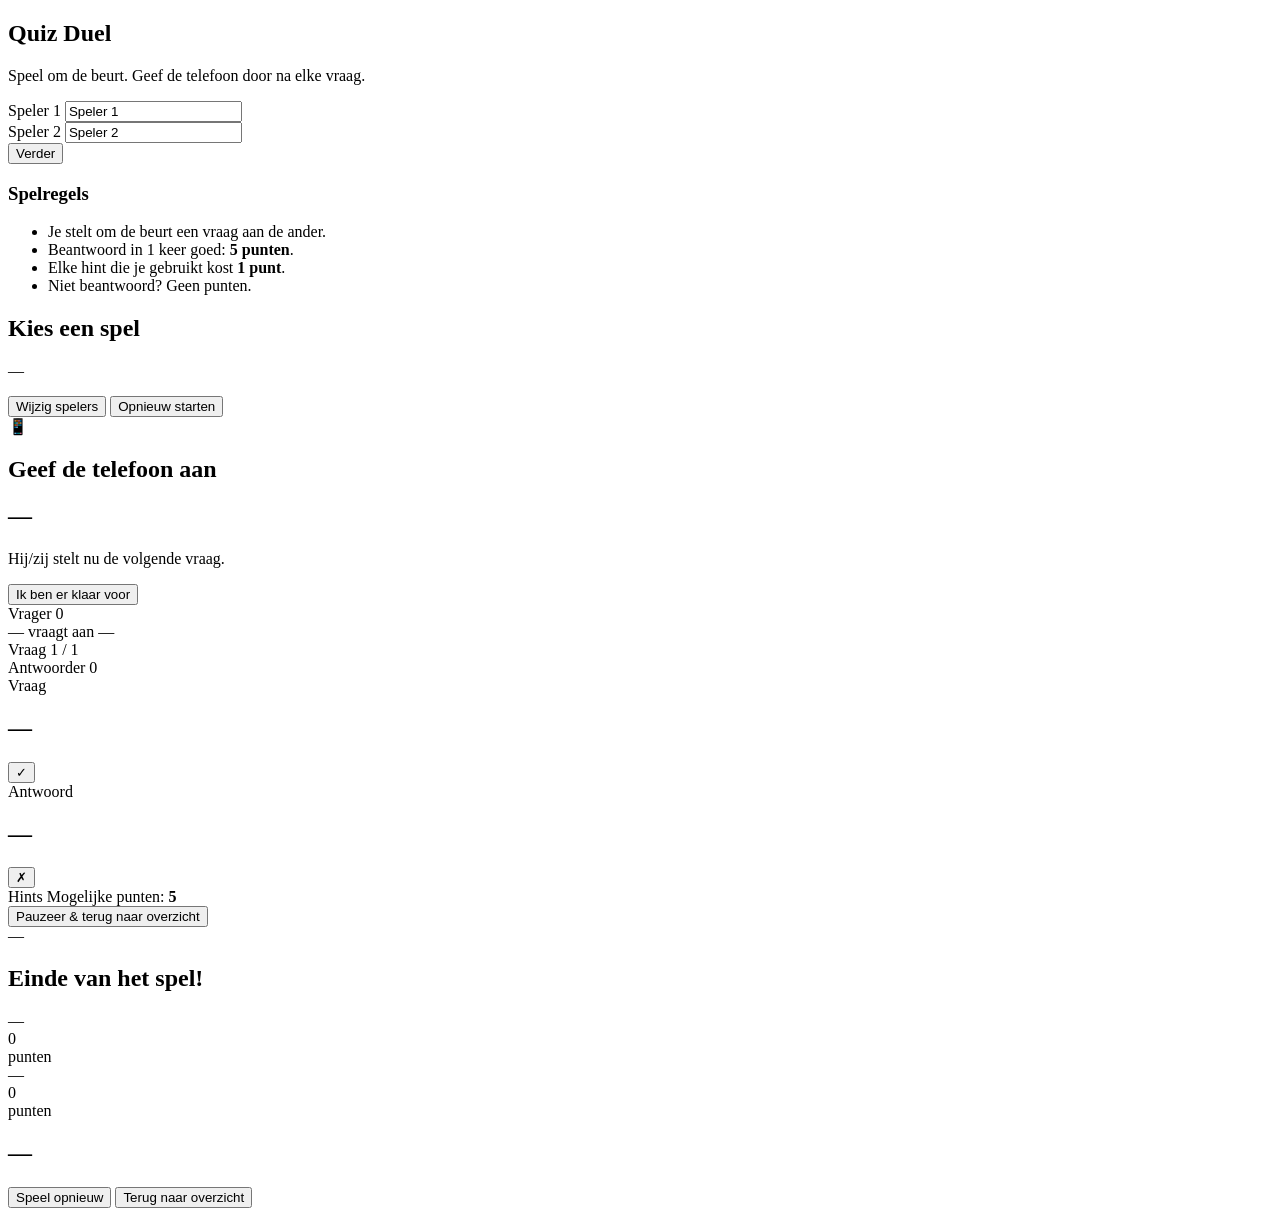
==== index.html @ 6a450a4f "Update index.html" ====
<!DOCTYPE html>
<html lang="nl">
<head>
  <meta charset="UTF-8" />
  <meta name="viewport" content="width=device-width, initial-scale=1.0, viewport-fit=cover" />
  <title>Quiz Duel</title>

  <link rel="manifest" href="manifest.json" />
  <link rel="apple-touch-icon" href="icons/icon-180.png" />
  <meta name="apple-mobile-web-app-capable" content="yes" />
  <meta name="mobile-web-app-capable" content="yes" />
  <meta name="apple-mobile-web-app-status-bar-style" content="black-translucent" />
  <meta name="apple-mobile-web-app-title" content="Quiz Duel" />
  <meta name="theme-color" content="#1e1b4b" />

  <link rel="stylesheet" href="style.css" />
</head>
<body>
  <div id="app">

    <!-- Startscherm -->
    <section id="start-screen" class="screen">
      <h1>Quiz Duel</h1>
      <p class="subtitle">Speel om de beurt. Geef de telefoon door na elke vraag.</p>

      <div class="input-group">
        <label for="player1">Speler 1</label>
        <input type="text" id="player1" placeholder="Naam speler 1" value="Speler 1" />
      </div>

      <div class="input-group">
        <label for="player2">Speler 2</label>
        <input type="text" id="player2" placeholder="Naam speler 2" value="Speler 2" />
      </div>

      <button id="start-btn" class="primary-btn">Verder</button>

      <div class="rules">
        <h3>Spelregels</h3>
        <ul>
          <li>Je stelt om de beurt een vraag aan de ander.</li>
          <li>Beantwoord in 1 keer goed: <strong>5 punten</strong>.</li>
          <li>Elke hint die je gebruikt kost <strong>1 punt</strong>.</li>
          <li>Niet beantwoord? Geen punten.</li>
        </ul>
      </div>
    </section>

    <!-- Spelselectie -->
    <section id="select-screen" class="screen">
      <header class="select-header">
        <h1>Kies een spel</h1>
        <p class="subtitle" id="select-subtitle">—</p>
      </header>

      <div class="games-grid" id="games-grid">
        <!-- spelkaarten worden hier ingevoegd -->
      </div>

      <div class="select-actions">
        <button id="change-players-btn" class="secondary-btn">Wijzig spelers</button>
        <button id="reset-all-btn" class="danger-btn">Opnieuw starten</button>
      </div>
    </section>

    <!-- Doorgeefscherm -->
    <section id="pass-screen" class="screen">
      <div class="pass-content">
        <div class="phone-icon">📱</div>
        <h2>Geef de telefoon aan</h2>
        <h1 id="pass-name">—</h1>
        <p>Hij/zij stelt nu de volgende vraag.</p>
        <button id="pass-btn" class="primary-btn">Ik ben er klaar voor</button>
      </div>
    </section>

    <!-- Quizscherm -->
    <section id="quiz-screen" class="screen">
      <header class="quiz-header">
        <div class="score-box">
          <span class="score-label" id="asker-label">Vrager</span>
          <span class="score-value" id="asker-score">0</span>
        </div>
        <div class="turn-info">
          <div class="turn-text">
            <span id="asker-name">—</span> vraagt aan <span id="answerer-name">—</span>
          </div>
          <div class="question-counter" id="question-counter">Vraag 1 / 1</div>
        </div>
        <div class="score-box">
          <span class="score-label" id="answerer-label">Antwoorder</span>
          <span class="score-value" id="answerer-score">0</span>
        </div>
      </header>

      <main class="quiz-main">
        <div class="question-card">
          <span class="card-label">Vraag</span>
          <h2 id="question-text">—</h2>
        </div>

        <div class="answer-card">
          <div class="answer-row">
            <button id="correct-btn" class="judge-btn correct" title="Goed">✓</button>
            <div class="answer-content">
              <span class="card-label">Antwoord</span>
              <h2 id="answer-text">—</h2>
            </div>
            <button id="wrong-btn" class="judge-btn wrong" title="Fout">✗</button>
          </div>
        </div>

        <div class="hints-section">
          <div class="hints-header">
            <span class="card-label">Hints</span>
            <span class="possible-points">Mogelijke punten: <strong id="possible-points">5</strong></span>
          </div>
          <div class="hints-grid" id="hints-grid">
            <!-- hints worden hier ingevoegd -->
          </div>
        </div>

        <button id="back-to-select-btn" class="secondary-btn">Pauzeer & terug naar overzicht</button>
      </main>
    </section>

    <!-- Eindscherm -->
    <section id="end-screen" class="screen">
      <div class="end-game-badge" id="end-game-badge">—</div>
      <h1>Einde van het spel!</h1>
      <div class="final-scores">
        <div class="final-score-card" id="final-card-1">
          <div class="final-name" id="final-name-1">—</div>
          <div class="final-points" id="final-points-1">0</div>
          <div class="final-label">punten</div>
        </div>
        <div class="final-score-card" id="final-card-2">
          <div class="final-name" id="final-name-2">—</div>
          <div class="final-points" id="final-points-2">0</div>
          <div class="final-label">punten</div>
        </div>
      </div>
      <h2 id="winner-text">—</h2>
      <div class="end-actions">
        <button id="replay-btn" class="secondary-btn">Speel opnieuw</button>
        <button id="back-from-end-btn" class="primary-btn">Terug naar overzicht</button>
      </div>
    </section>

  </div>

  <script src="script.js"></script>
</body>
</html>
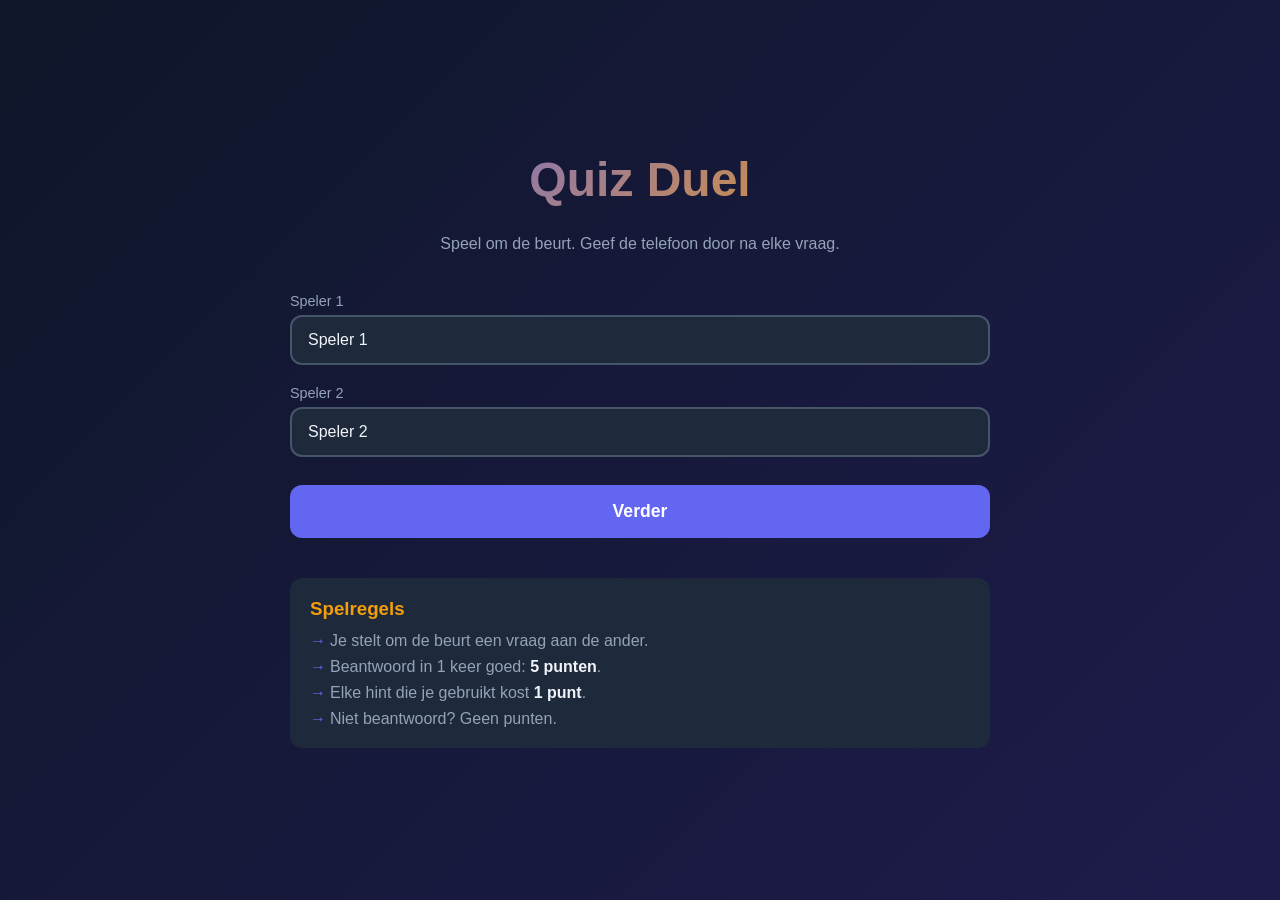
==== commit 2eea3c75: "Update index.html" ====
--- a/index.html
+++ b/index.html
@@ -25,12 +25,12 @@
 
       <div class="input-group">
         <label for="player1">Speler 1</label>
-        <input type="text" id="player1" placeholder="Naam speler 1" value="Speler 1" />
+        <input type="text" id="player1" placeholder="Naam speler 1" />
       </div>
 
       <div class="input-group">
         <label for="player2">Speler 2</label>
-        <input type="text" id="player2" placeholder="Naam speler 2" value="Speler 2" />
+        <input type="text" id="player2" placeholder="Naam speler 2" />
       </div>
 
       <button id="start-btn" class="primary-btn">Verder</button>
--- a/style.css
+++ b/style.css
@@ -0,0 +1,696 @@
+* {
+  box-sizing: border-box;
+  margin: 0;
+  padding: 0;
+}
+
+:root {
+  --bg: #0f172a;
+  --bg-card: #1e293b;
+  --bg-card-2: #334155;
+  --primary: #6366f1;
+  --primary-hover: #4f46e5;
+  --accent: #f59e0b;
+  --correct: #10b981;
+  --wrong: #ef4444;
+  --text: #f1f5f9;
+  --text-muted: #94a3b8;
+  --border: #475569;
+}
+
+html {
+  background-color: #0f172a;
+  overscroll-behavior: none;
+  min-height: 100dvh;
+}
+
+html, body {
+  height: 100%;
+  font-family: -apple-system, BlinkMacSystemFont, "Segoe UI", Roboto, sans-serif;
+  color: var(--text);
+  overflow-x: hidden;
+}
+
+body {
+  overscroll-behavior: none;
+  min-height: 100dvh;
+  position: relative;
+}
+
+/* Vaste achtergrond die gegarandeerd de hele viewport vult,
+   inclusief iOS safe-area onder de home-indicator. */
+body::before {
+  content: "";
+  position: fixed;
+  inset: 0;
+  background: linear-gradient(135deg, #0f172a 0%, #1e1b4b 100%);
+  z-index: -1;
+}
+
+#app {
+  min-height: 100vh;
+  min-height: 100dvh;
+  display: flex;
+  flex-direction: column;
+  align-items: center;
+  justify-content: center;
+  padding: 20px;
+  padding-top: max(20px, env(safe-area-inset-top));
+  padding-bottom: 20px;
+  padding-left: max(20px, env(safe-area-inset-left));
+  padding-right: max(20px, env(safe-area-inset-right));
+}
+
+.screen {
+  display: none;
+  width: 100%;
+  max-width: 700px;
+  animation: fadeIn 0.3s ease-out;
+}
+
+.screen.active {
+  display: flex;
+  flex-direction: column;
+  gap: 20px;
+}
+
+@keyframes fadeIn {
+  from { opacity: 0; transform: translateY(10px); }
+  to { opacity: 1; transform: translateY(0); }
+}
+
+/* ===== Startscherm ===== */
+#start-screen {
+  text-align: center;
+}
+
+#start-screen h1 {
+  font-size: 3rem;
+  background: linear-gradient(135deg, #6366f1, #f59e0b);
+  -webkit-background-clip: text;
+  background-clip: text;
+  -webkit-text-fill-color: transparent;
+  margin-bottom: 8px;
+}
+
+.subtitle {
+  color: var(--text-muted);
+  margin-bottom: 20px;
+}
+
+.input-group {
+  display: flex;
+  flex-direction: column;
+  gap: 6px;
+  text-align: left;
+}
+
+.input-group label {
+  font-size: 0.9rem;
+  color: var(--text-muted);
+  font-weight: 500;
+}
+
+.input-group input {
+  background: var(--bg-card);
+  border: 2px solid var(--border);
+  color: var(--text);
+  padding: 14px 16px;
+  border-radius: 12px;
+  font-size: 1rem;
+  outline: none;
+  transition: border-color 0.2s;
+}
+
+.input-group input:focus {
+  border-color: var(--primary);
+}
+
+.primary-btn {
+  background: var(--primary);
+  color: white;
+  border: none;
+  padding: 16px 28px;
+  border-radius: 12px;
+  font-size: 1.1rem;
+  font-weight: 600;
+  cursor: pointer;
+  transition: background 0.2s, transform 0.1s;
+  margin-top: 8px;
+}
+
+.primary-btn:hover {
+  background: var(--primary-hover);
+}
+
+.primary-btn:active {
+  transform: scale(0.98);
+}
+
+.secondary-btn {
+  background: transparent;
+  color: var(--text);
+  border: 2px solid var(--border);
+  padding: 12px 24px;
+  border-radius: 12px;
+  font-size: 1rem;
+  font-weight: 500;
+  cursor: pointer;
+  transition: all 0.2s;
+}
+
+.secondary-btn:hover {
+  border-color: var(--primary);
+  background: rgba(99, 102, 241, 0.1);
+}
+
+.danger-btn {
+  background: transparent;
+  color: var(--wrong);
+  border: 2px solid transparent;
+  padding: 12px 24px;
+  border-radius: 12px;
+  font-size: 0.9rem;
+  font-weight: 500;
+  cursor: pointer;
+  transition: all 0.2s;
+}
+
+.danger-btn:hover {
+  background: rgba(239, 68, 68, 0.1);
+  border-color: rgba(239, 68, 68, 0.3);
+}
+
+.rules {
+  background: var(--bg-card);
+  border-radius: 12px;
+  padding: 20px;
+  text-align: left;
+  margin-top: 20px;
+}
+
+.rules h3 {
+  margin-bottom: 12px;
+  color: var(--accent);
+}
+
+.rules ul {
+  list-style: none;
+  display: flex;
+  flex-direction: column;
+  gap: 8px;
+}
+
+.rules li {
+  padding-left: 20px;
+  position: relative;
+  color: var(--text-muted);
+}
+
+.rules li::before {
+  content: "→";
+  position: absolute;
+  left: 0;
+  color: var(--primary);
+}
+
+.rules strong {
+  color: var(--text);
+}
+
+/* ===== Selectiescherm ===== */
+.select-header {
+  text-align: center;
+}
+
+.select-header h1 {
+  font-size: 2.2rem;
+  background: linear-gradient(135deg, #6366f1, #f59e0b);
+  -webkit-background-clip: text;
+  background-clip: text;
+  -webkit-text-fill-color: transparent;
+  margin-bottom: 4px;
+}
+
+.games-grid {
+  display: grid;
+  grid-template-columns: repeat(auto-fill, minmax(220px, 1fr));
+  gap: 14px;
+}
+
+.game-card {
+  background: var(--bg-card);
+  border: 2px solid var(--border);
+  border-radius: 16px;
+  padding: 20px 16px;
+  cursor: pointer;
+  text-align: center;
+  display: flex;
+  flex-direction: column;
+  gap: 6px;
+  color: var(--text);
+  font-family: inherit;
+  transition: all 0.2s;
+}
+
+.game-card:hover {
+  border-color: var(--primary);
+  transform: translateY(-2px);
+}
+
+.game-emoji {
+  font-size: 2.5rem;
+  line-height: 1;
+}
+
+.game-title {
+  font-size: 1.1rem;
+  font-weight: 700;
+}
+
+.game-meta {
+  font-size: 0.8rem;
+  color: var(--text-muted);
+}
+
+.game-status {
+  margin-top: 8px;
+  padding: 6px 10px;
+  border-radius: 999px;
+  font-size: 0.8rem;
+  font-weight: 600;
+  background: var(--bg-card-2);
+  color: var(--text-muted);
+}
+
+.game-card.status-progress {
+  border-color: var(--primary);
+}
+.game-card.status-progress .game-status {
+  background: rgba(99, 102, 241, 0.2);
+  color: var(--primary);
+}
+
+.game-card.status-won {
+  border-color: var(--accent);
+}
+.game-card.status-won .game-status {
+  background: rgba(245, 158, 11, 0.2);
+  color: var(--accent);
+}
+
+.game-card.status-tie {
+  border-color: var(--text-muted);
+}
+.game-card.status-tie .game-status {
+  background: rgba(148, 163, 184, 0.2);
+  color: var(--text-muted);
+}
+
+.game-score {
+  font-size: 0.8rem;
+  color: var(--text-muted);
+  margin-top: 4px;
+}
+
+.select-actions {
+  display: flex;
+  justify-content: space-between;
+  align-items: center;
+  gap: 12px;
+  flex-wrap: wrap;
+  margin-top: 8px;
+}
+
+/* ===== Doorgeefscherm ===== */
+#pass-screen {
+  text-align: center;
+  align-items: center;
+}
+
+.pass-content {
+  display: flex;
+  flex-direction: column;
+  gap: 16px;
+  align-items: center;
+  background: var(--bg-card);
+  border-radius: 20px;
+  padding: 40px;
+  width: 100%;
+}
+
+.phone-icon {
+  font-size: 4rem;
+  animation: bounce 1.5s infinite;
+}
+
+@keyframes bounce {
+  0%, 100% { transform: translateY(0); }
+  50% { transform: translateY(-10px); }
+}
+
+.pass-content h1 {
+  font-size: 2.5rem;
+  color: var(--accent);
+}
+
+.pass-content p {
+  color: var(--text-muted);
+  margin-bottom: 12px;
+}
+
+/* ===== Quizscherm ===== */
+.quiz-header {
+  display: grid;
+  grid-template-columns: 1fr 2fr 1fr;
+  gap: 12px;
+  align-items: center;
+  background: var(--bg-card);
+  padding: 16px;
+  border-radius: 16px;
+}
+
+.score-box {
+  display: flex;
+  flex-direction: column;
+  align-items: center;
+  gap: 4px;
+}
+
+.score-label {
+  font-size: 0.8rem;
+  color: var(--text-muted);
+  text-transform: uppercase;
+  letter-spacing: 0.5px;
+}
+
+.score-value {
+  font-size: 2rem;
+  font-weight: 700;
+  color: var(--accent);
+}
+
+.turn-info {
+  text-align: center;
+}
+
+.turn-text {
+  font-size: 0.95rem;
+  color: var(--text);
+}
+
+.turn-text span {
+  font-weight: 600;
+  color: var(--text);
+}
+
+.question-counter {
+  font-size: 0.8rem;
+  color: var(--text-muted);
+  margin-top: 4px;
+}
+
+.quiz-main {
+  display: flex;
+  flex-direction: column;
+  gap: 16px;
+}
+
+.card-label {
+  font-size: 0.75rem;
+  color: var(--text-muted);
+  text-transform: uppercase;
+  letter-spacing: 1px;
+  font-weight: 600;
+}
+
+.question-card,
+.answer-card {
+  background: var(--bg-card);
+  border-radius: 16px;
+  padding: 20px;
+}
+
+.question-card {
+  text-align: center;
+}
+
+.question-card .card-label {
+  display: block;
+  margin-bottom: 8px;
+}
+
+.question-card h2 {
+  font-size: 1.5rem;
+  line-height: 1.4;
+}
+
+.answer-row {
+  display: flex;
+  align-items: center;
+  gap: 16px;
+}
+
+.answer-content {
+  flex: 1;
+  text-align: center;
+}
+
+.answer-content .card-label {
+  display: block;
+  margin-bottom: 8px;
+}
+
+.answer-content h2 {
+  font-size: 1.5rem;
+  color: var(--accent);
+  line-height: 1.4;
+}
+
+.judgement-buttons {
+  display: flex;
+  gap: 10px;
+}
+
+.judge-btn {
+  width: 56px;
+  height: 56px;
+  border-radius: 50%;
+  border: none;
+  font-size: 1.6rem;
+  font-weight: 700;
+  cursor: pointer;
+  color: white;
+  transition: transform 0.15s, box-shadow 0.15s;
+  display: flex;
+  align-items: center;
+  justify-content: center;
+}
+
+.judge-btn.correct {
+  background: var(--correct);
+  box-shadow: 0 4px 12px rgba(16, 185, 129, 0.4);
+}
+
+.judge-btn.wrong {
+  background: var(--wrong);
+  box-shadow: 0 4px 12px rgba(239, 68, 68, 0.4);
+}
+
+.judge-btn:hover {
+  transform: scale(1.1);
+}
+
+.judge-btn:active {
+  transform: scale(0.95);
+}
+
+.hints-section {
+  background: var(--bg-card);
+  border-radius: 16px;
+  padding: 20px;
+}
+
+.hints-header {
+  display: flex;
+  justify-content: space-between;
+  align-items: center;
+  margin-bottom: 12px;
+}
+
+.possible-points {
+  font-size: 0.85rem;
+  color: var(--text-muted);
+}
+
+.possible-points strong {
+  color: var(--accent);
+  font-size: 1.1rem;
+}
+
+.hints-grid {
+  display: grid;
+  grid-template-columns: 1fr 1fr;
+  gap: 10px;
+}
+
+.hint-btn {
+  background: var(--bg-card-2);
+  border: 2px solid var(--border);
+  color: var(--text);
+  padding: 16px;
+  border-radius: 12px;
+  font-size: 0.95rem;
+  cursor: pointer;
+  text-align: left;
+  transition: all 0.2s;
+  min-height: 80px;
+  display: flex;
+  align-items: center;
+  line-height: 1.4;
+}
+
+.hint-btn:hover:not(.revealed) {
+  border-color: var(--primary);
+  background: #3f4a63;
+}
+
+.hint-btn .hint-number {
+  display: inline-block;
+  width: 24px;
+  height: 24px;
+  background: var(--primary);
+  border-radius: 50%;
+  text-align: center;
+  line-height: 24px;
+  font-weight: 600;
+  margin-right: 10px;
+  font-size: 0.85rem;
+  flex-shrink: 0;
+}
+
+.hint-btn.revealed {
+  background: var(--bg);
+  border-color: var(--border);
+  color: var(--text-muted);
+  cursor: default;
+  opacity: 0.7;
+}
+
+.hint-btn.revealed .hint-number {
+  background: var(--text-muted);
+}
+
+/* ===== Eindscherm ===== */
+#end-screen {
+  text-align: center;
+  align-items: center;
+}
+
+#end-screen h1 {
+  font-size: 2.5rem;
+}
+
+.final-scores {
+  display: grid;
+  grid-template-columns: 1fr 1fr;
+  gap: 16px;
+  width: 100%;
+  margin: 20px 0;
+}
+
+.final-score-card {
+  background: var(--bg-card);
+  border-radius: 16px;
+  padding: 24px;
+  display: flex;
+  flex-direction: column;
+  gap: 4px;
+  align-items: center;
+  border: 3px solid transparent;
+  transition: all 0.3s;
+}
+
+.final-score-card.winner {
+  border-color: var(--accent);
+  background: linear-gradient(135deg, var(--bg-card), #3a2f15);
+}
+
+.final-name {
+  font-size: 1.2rem;
+  font-weight: 600;
+}
+
+.final-points {
+  font-size: 3rem;
+  font-weight: 700;
+  color: var(--accent);
+}
+
+.final-label {
+  font-size: 0.85rem;
+  color: var(--text-muted);
+}
+
+#winner-text {
+  color: var(--accent);
+  font-size: 1.5rem;
+}
+
+.end-game-badge {
+  display: inline-block;
+  background: var(--bg-card);
+  border-radius: 999px;
+  padding: 8px 16px;
+  font-size: 0.95rem;
+  font-weight: 600;
+  color: var(--text-muted);
+}
+
+.end-actions {
+  display: flex;
+  gap: 12px;
+  flex-wrap: wrap;
+  justify-content: center;
+  margin-top: 16px;
+}
+
+#back-to-select-btn {
+  align-self: center;
+  margin-top: 8px;
+}
+
+/* ===== Responsive ===== */
+@media (max-width: 600px) {
+  .quiz-header {
+    grid-template-columns: 1fr 1fr 1fr;
+    font-size: 0.9rem;
+  }
+
+  .turn-text {
+    font-size: 0.85rem;
+  }
+
+  .score-value {
+    font-size: 1.5rem;
+  }
+
+  .hints-grid {
+    grid-template-columns: 1fr;
+  }
+
+  .question-card h2,
+  .answer-content h2 {
+    font-size: 1.2rem;
+  }
+
+  .judge-btn {
+    width: 48px;
+    height: 48px;
+    font-size: 1.3rem;
+  }
+
+  #start-screen h1 {
+    font-size: 2.2rem;
+  }
+}
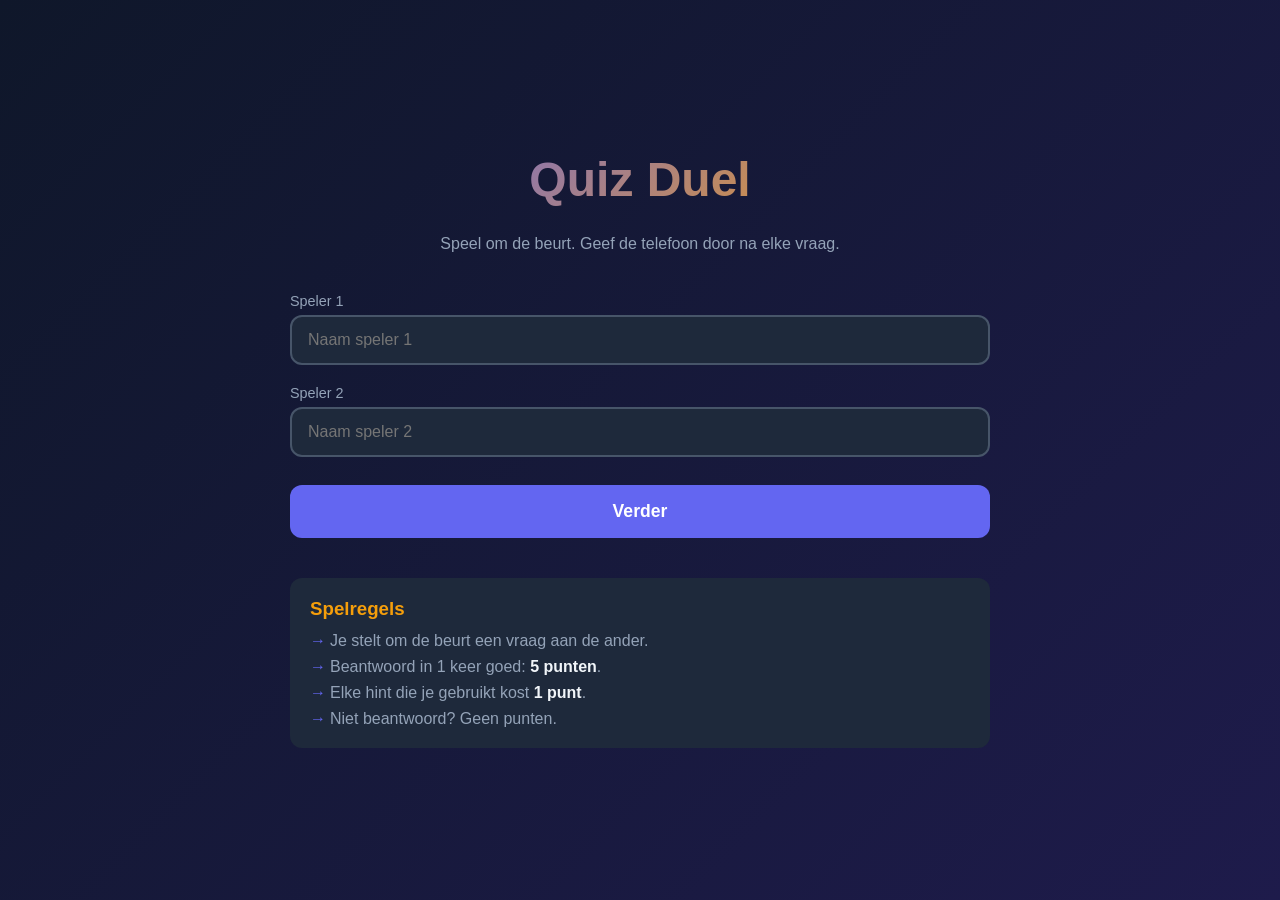
==== commit dadb7df7: "Tap question card to show fullscreen Add fullscreen overlay so the asker can present just the questi" ====
--- a/index.html
+++ b/index.html
@@ -94,9 +94,10 @@
       </header>
 
       <main class="quiz-main">
-        <div class="question-card">
+        <div class="question-card" id="question-card" role="button" tabindex="0">
           <span class="card-label">Vraag</span>
           <h2 id="question-text">—</h2>
+          <span class="tap-hint">Tik om groot te tonen</span>
         </div>
 
         <div class="answer-card">
@@ -147,6 +148,12 @@
       </div>
     </section>
 
+    <!-- Fullscreen vraag-overlay -->
+    <div id="question-fullscreen" class="question-fullscreen" role="dialog" aria-hidden="true">
+      <p class="fullscreen-question" id="fullscreen-question-text">—</p>
+      <span class="fullscreen-dismiss">Tik om te sluiten</span>
+    </div>
+
   </div>
 
   <script src="script.js"></script>
--- a/style.css
+++ b/style.css
@@ -433,6 +433,19 @@
 
 .question-card {
   text-align: center;
+  cursor: pointer;
+  user-select: none;
+  -webkit-tap-highlight-color: transparent;
+  transition: transform 0.1s, background 0.15s;
+  position: relative;
+}
+
+.question-card:hover {
+  background: var(--bg-card-2);
+}
+
+.question-card:active {
+  transform: scale(0.99);
 }
 
 .question-card .card-label {
@@ -443,6 +456,58 @@
 .question-card h2 {
   font-size: 1.5rem;
   line-height: 1.4;
+}
+
+.tap-hint {
+  display: block;
+  margin-top: 10px;
+  font-size: 0.7rem;
+  color: var(--text-muted);
+  text-transform: uppercase;
+  letter-spacing: 1px;
+  opacity: 0.7;
+}
+
+/* ===== Fullscreen vraag-overlay ===== */
+.question-fullscreen {
+  position: fixed;
+  inset: 0;
+  z-index: 1000;
+  background: linear-gradient(135deg, #0f172a 0%, #1e1b4b 100%);
+  display: none;
+  align-items: center;
+  justify-content: center;
+  padding: 40px 24px;
+  padding-top: max(40px, env(safe-area-inset-top));
+  padding-bottom: max(40px, env(safe-area-inset-bottom));
+  cursor: pointer;
+  -webkit-tap-highlight-color: transparent;
+}
+
+.question-fullscreen.active {
+  display: flex;
+  animation: fadeIn 0.2s ease-out;
+}
+
+.fullscreen-question {
+  font-size: clamp(1.6rem, 6vw, 2.8rem);
+  font-weight: 600;
+  line-height: 1.35;
+  color: var(--text);
+  text-align: center;
+  max-width: 900px;
+}
+
+.fullscreen-dismiss {
+  position: absolute;
+  bottom: max(28px, env(safe-area-inset-bottom));
+  left: 50%;
+  transform: translateX(-50%);
+  font-size: 0.75rem;
+  letter-spacing: 1.5px;
+  text-transform: uppercase;
+  color: var(--text-muted);
+  opacity: 0.6;
 }
 
 .answer-row {
